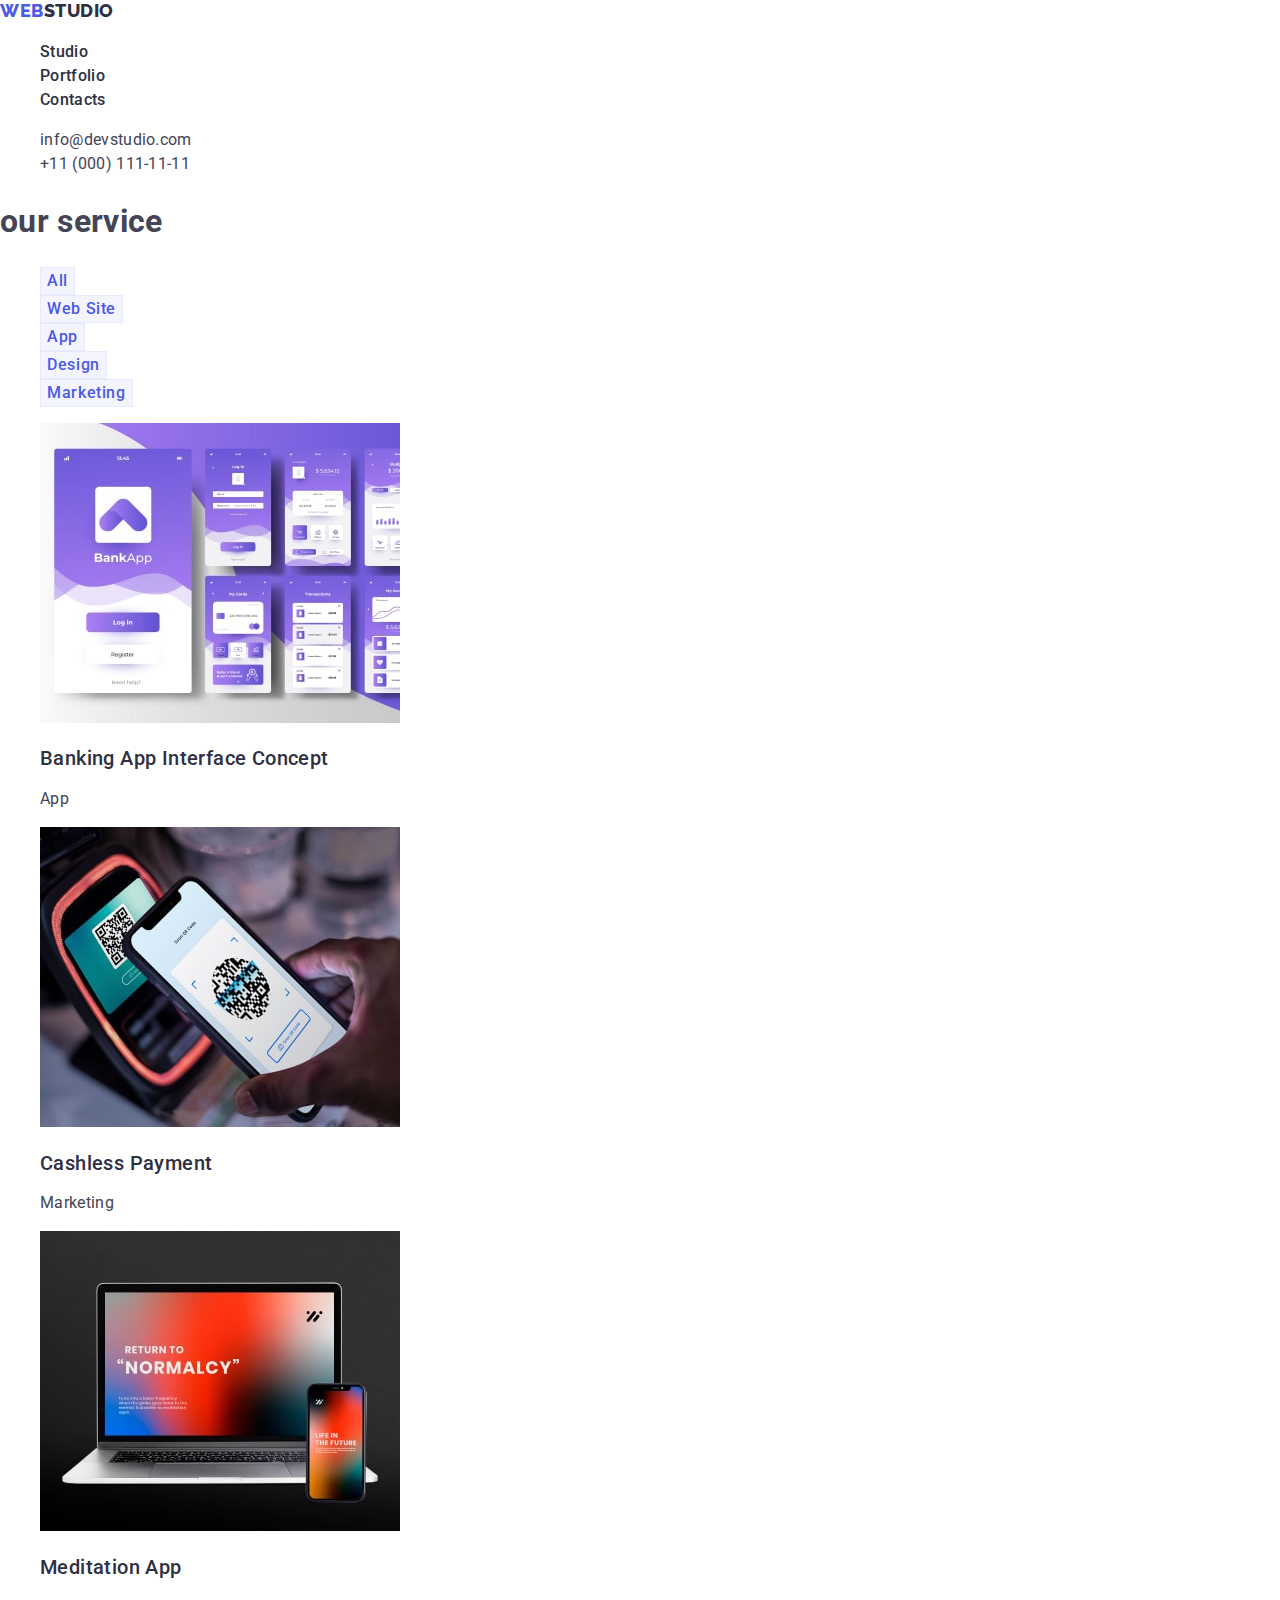
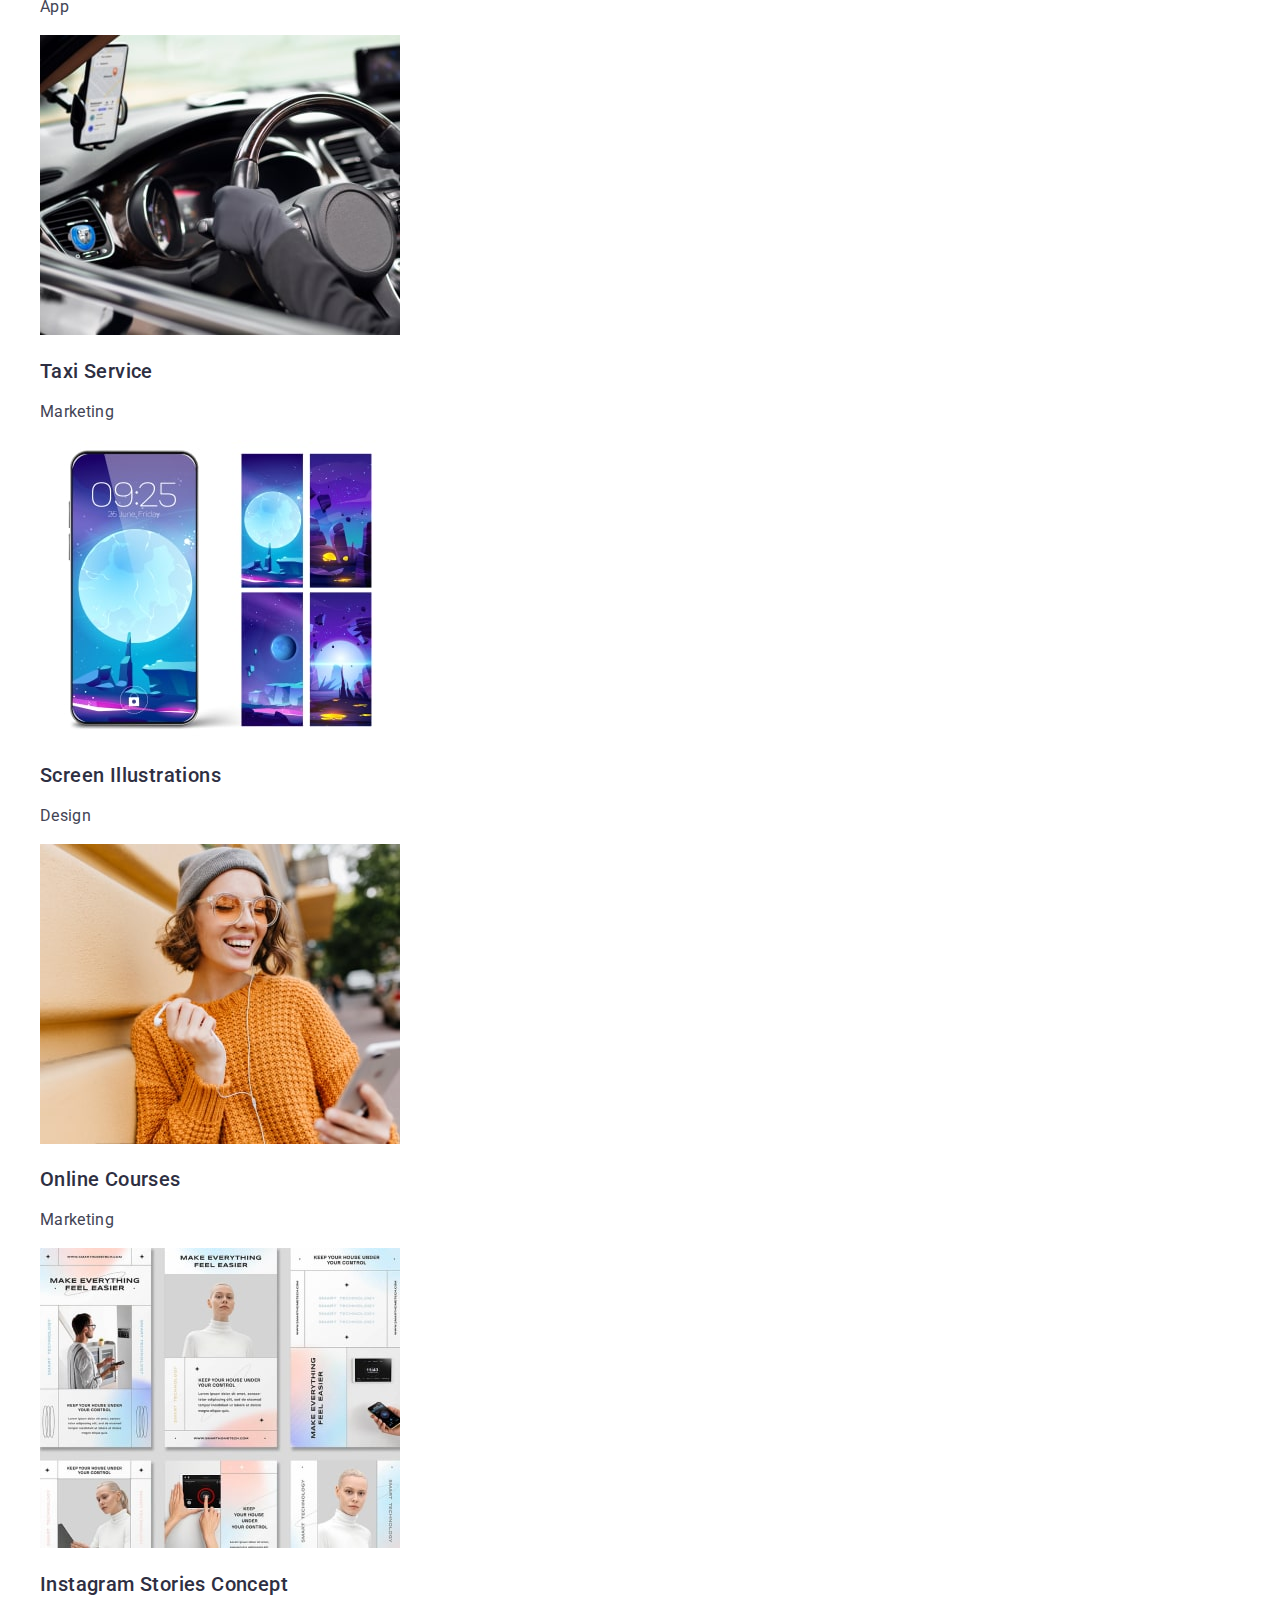
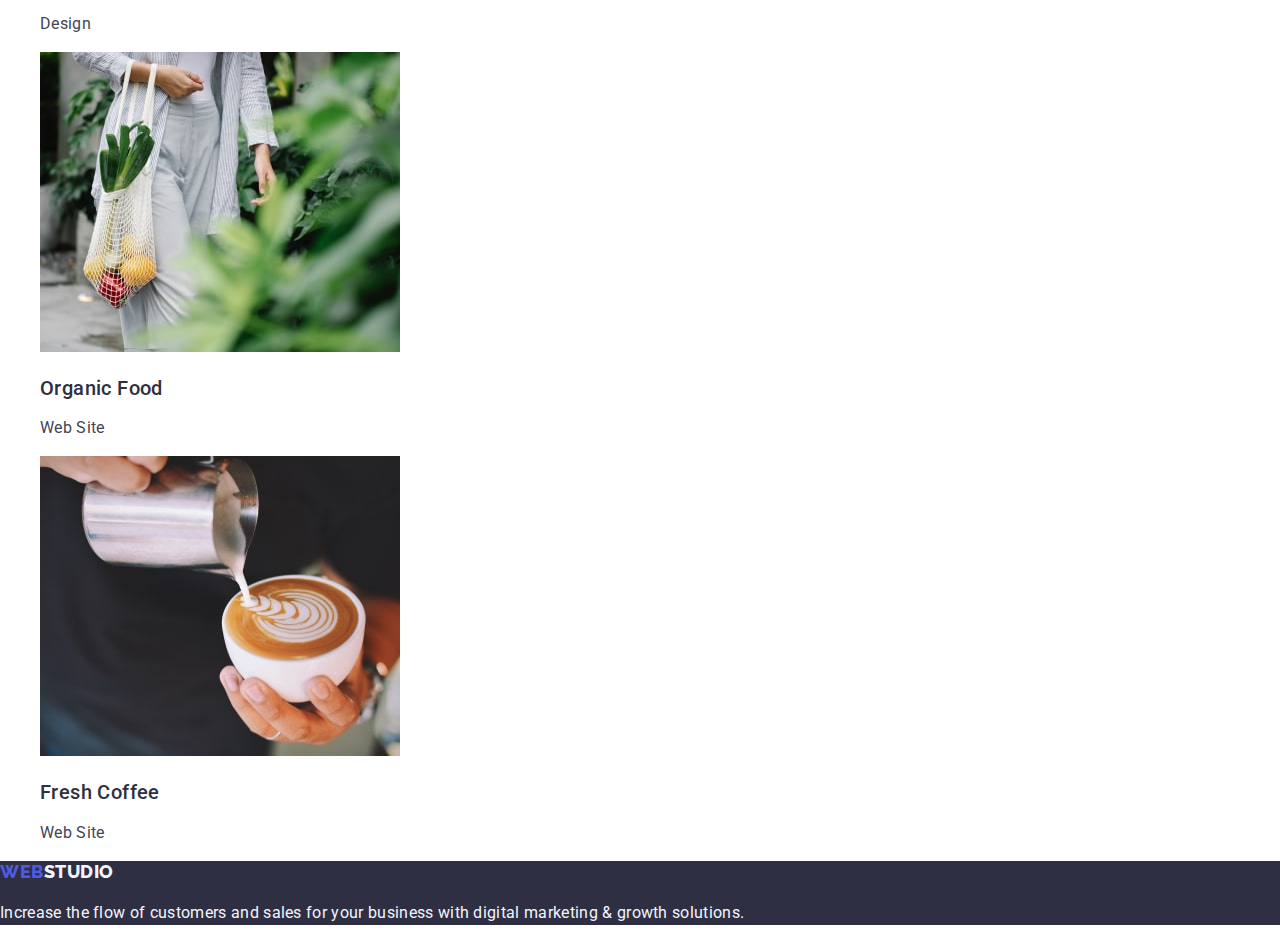
==== portfolio.html @ a23a430e "Initial commit" ====
<!DOCTYPE html>
<html lang="en">
  <head>
    <meta charset="UTF-8" />
    <meta name="viewport" content="width=device-width, initial-scale=1.0" />
    <link
      rel="stylesheet"
      href="https://cdn.jsdelivr.net/npm/modern-normalize@2.0.0/modern-normalize.min.css"
    />
    <link rel="preconnect" href="https://fonts.googleapis.com" />
    <link rel="preconnect" href="https://fonts.gstatic.com" crossorigin />
    <link
      href="https://fonts.googleapis.com/css2?family=Raleway:wght@800&family=Roboto:wght@400;500;700;900&display=swap"
      rel="stylesheet"
    />
    <link rel="stylesheet" href="./css/styles.css" />
    <title>Portfolio</title>
  </head>
  <body>
    <header class="header">
      <nav class="nav">
        <a href="./index.html" class="logo link"
          >Web<span class="logo-web logo">Studio</span></a
        >
        <ul class="nav-list list">
          <li><a href="./index.html" class="link nav-item">Studio</a></li>
          <li>
            <a href="./portfolio.html" class="link nav-item">Portfolio</a>
          </li>
          <li><a href="" class="link nav-item">Contacts</a></li>
        </ul>
      </nav>
      <address class="address">
        <ul class="list">
          <li>
            <a href="mailto:info@devstudio.com" class="link address-item"
              >info@devstudio.com</a
            >
          </li>
          <li>
            <a href="tel:+110001111111" class="link address-item"
              >+11 (000) 111-11-11</a
            >
          </li>
        </ul>
      </address>
    </header>

    <main>
      <section class="">
        <!-- make it hidden -->
        <h1>our service</h1>
        <!--  -->
        <!-- make it hidden -->
        <!-- <h2>service buttons</h2> -->
        <!--  -->
        <ul class="list">
          <li>
            <button type="button" class="portfolio-button">All</button>
          </li>
          <li>
            <button type="button" class="portfolio-button">Web Site</button>
          </li>
          <li>
            <button type="button" class="portfolio-button">App</button>
          </li>
          <li>
            <button type="button" class="portfolio-button">Design</button>
          </li>
          <li>
            <button type="button" class="portfolio-button">Marketing</button>
          </li>
        </ul>

        <ul class="portfolio-main list">
          <li>
            <a href="" class="link">
              <img
                src="./images/portfolio/img1.jpg"
                alt="Banking App"
                width="360"
                height="300"
              />
              <h2 class="portfolio-main-subtitle">
                Banking App Interface Concept
              </h2>
              <p class="portfolio-main-text">App</p>
            </a>
          </li>
          <li>
            <a href="" class="link">
              <img
                src="./images/portfolio/img2.jpg"
                alt="Marketing"
                width="360"
                height="300"
              />
              <h2 class="portfolio-main-subtitle">Cashless Payment</h2>
              <p class="portfolio-main-text">Marketing</p>
            </a>
          </li>
          <li>
            <a href="" class="link">
              <img
                src="./images/portfolio/img3.jpg"
                alt="App"
                width="360"
                height="300"
              />
              <h2 class="portfolio-main-subtitle">Meditation App</h2>
              <p class="portfolio-main-text">App</p>
            </a>
          </li>
          <li>
            <a href="" class="link">
              <img
                src="./images/portfolio/img4.jpg"
                alt="Marketing"
                width="360"
                height="300"
              />
              <h2 class="portfolio-main-subtitle">Taxi Service</h2>
              <p class="portfolio-main-text">Marketing</p>
            </a>
          </li>
          <li>
            <a href="" class="link">
              <img
                src="./images/portfolio/img5.jpg"
                alt="Design"
                width="360"
                height="300"
              />
              <h2 class="portfolio-main-subtitle">Screen Illustrations</h2>
              <p class="portfolio-main-text">Design</p>
            </a>
          </li>
          <li>
            <a href="" class="link">
              <img
                src="./images/portfolio/img6.jpg"
                alt="Marketing"
                width="360"
                height="300"
              />
              <h2 class="portfolio-main-subtitle">Online Courses</h2>
              <p class="portfolio-main-text">Marketing</p>
            </a>
          </li>
          <li>
            <a href="" class="link">
              <img
                src="./images/portfolio/img7.jpg"
                alt="Design"
                width="360"
                height="300"
              />
              <h2 class="portfolio-main-subtitle">Instagram Stories Concept</h2>
              <p class="portfolio-main-text">Design</p>
            </a>
          </li>
          <li>
            <a href="" class="link">
              <img
                src="./images/portfolio/img8.jpg"
                alt="Web Site"
                width="360"
                height="300"
              />
              <h2 class="portfolio-main-subtitle">Organic Food</h2>
              <p class="portfolio-main-text">Web Site</p>
            </a>
          </li>
          <li>
            <a href="" class="link">
              <img
                src="./images/portfolio/img9.jpg"
                alt="Web Site"
                width="360"
                height="300"
              />
              <h2 class="portfolio-main-subtitle">Fresh Coffee</h2>
              <p class="portfolio-main-text">Web Site</p>
            </a>
          </li>
        </ul>
      </section>
    </main>
    <footer class="footer">
      <a href="./index.html" class="link logo">
        Web<span class="footer-logo logo">Studio</span>
      </a>
      <p class="footer-text">
        Increase the flow of customers and sales for your business with digital
        marketing & growth solutions.
      </p>
    </footer>
  </body>
</html>
---- css/styles.css ----
body {
  font-family: 'Roboto', sans-serif;
  font-style: normal;
  font-weight: 400;
  background-color: #ffffff;
  color: #434455;
  font-size: 16px;
  line-height: 1.5;
  letter-spacing: 0.32px;
}

.list {
  list-style-type: none;
}

:root {
  --header-text-color: #2e2f42;
  --general-text-color: #434455;
  --main-color: #4d5ae5;
  --active-color: #404bbf;
  --font-medium: 500;
}
.link {
  text-decoration: none;
}

.address {
  font-style: normal;
}

button {
  font-family: inherit;
  cursor: pointer;
}

/**
  |============================
  | HEADER
  |============================
*/

.logo {
  color: var(--main-color);
  font-family: 'Raleway', sans-serif;
  font-size: 18px;
  font-weight: 800;
  line-height: 1.17; /* 116.667% */
  letter-spacing: 0.54px;
  text-transform: uppercase;
}

.logo-web {
  color: var(--header-text-color);
}

.nav-item {
  color: var(--header-text-color);
  font-weight: var(--font-medium);
}

.nav-item:hover,
.nav-item:focus {
  color: var(--active-color);
}

.address-item {
  color: var(--general-text-color);
}

.address-item:hover,
.address-item:focus {
  color: var(--active-color);
}
/**
  |============================
  | MAIN
  |============================
*/
.hero {
  /* temporary background-remove later */
  background-color: var(--header-text-color);
}

.hero-header {
  color: #ffffff;
  text-align: center;
  font-size: 56px;
  font-weight: 700;
  line-height: 1.07; /* 107.143% */
  letter-spacing: 1.12px;
}

.button-hero {
  border: none;
  color: #ffffff;
  background: var(--main-color);
  font-weight: var(--font-medium);
  letter-spacing: 0.64px;
  line-height: 1.5;
}
.button-hero:hover,
.button-hero:focus {
  background: var(--active-color);
}

.goal-subtitle,
.team-subtitle,
.portfolio-main-subtitle {
  color: var(--header-text-color);
  font-size: 20px;
  font-weight: var(--font-medium);
  letter-spacing: 0.4px;
  line-height: 1.2;
}

.goal-text,
.team-text,
.portfolio-main-text {
  color: var(--general-text-color);
}

.team {
  background-color: #f4f4fd;
}

.team-list {
  background-color: #ffffff;
}

.team-header,
.services-header {
  color: var(--header-text-color);
  font-size: 36px;
  font-weight: 700;
  line-height: 1.11; /* 111.111% */
  letter-spacing: 0.72px;
  text-transform: capitalize;
  text-align: center;
}
/**
  |============================
  | FOOTER
  |============================
*/
.footer {
  background-color: var(--header-text-color);
}

.footer-logo,
.footer-text {
  color: #f4f4fd;
}

/**
  |============================
  | PORTFOLIO EXCLUSEVILY
  |============================
*/
.portfolio-button {
  border: 1px solid #e7e9fc;
  background: #f4f4fd;
  font-weight: var(--font-medium);

  letter-spacing: 0.64px;
  color: var(--main-color);
  line-height: 1.5;
}

.portfolio-button:hover,
.portfolio-button:focus {
  background: var(--active-color);
  color: #ffffff;
}
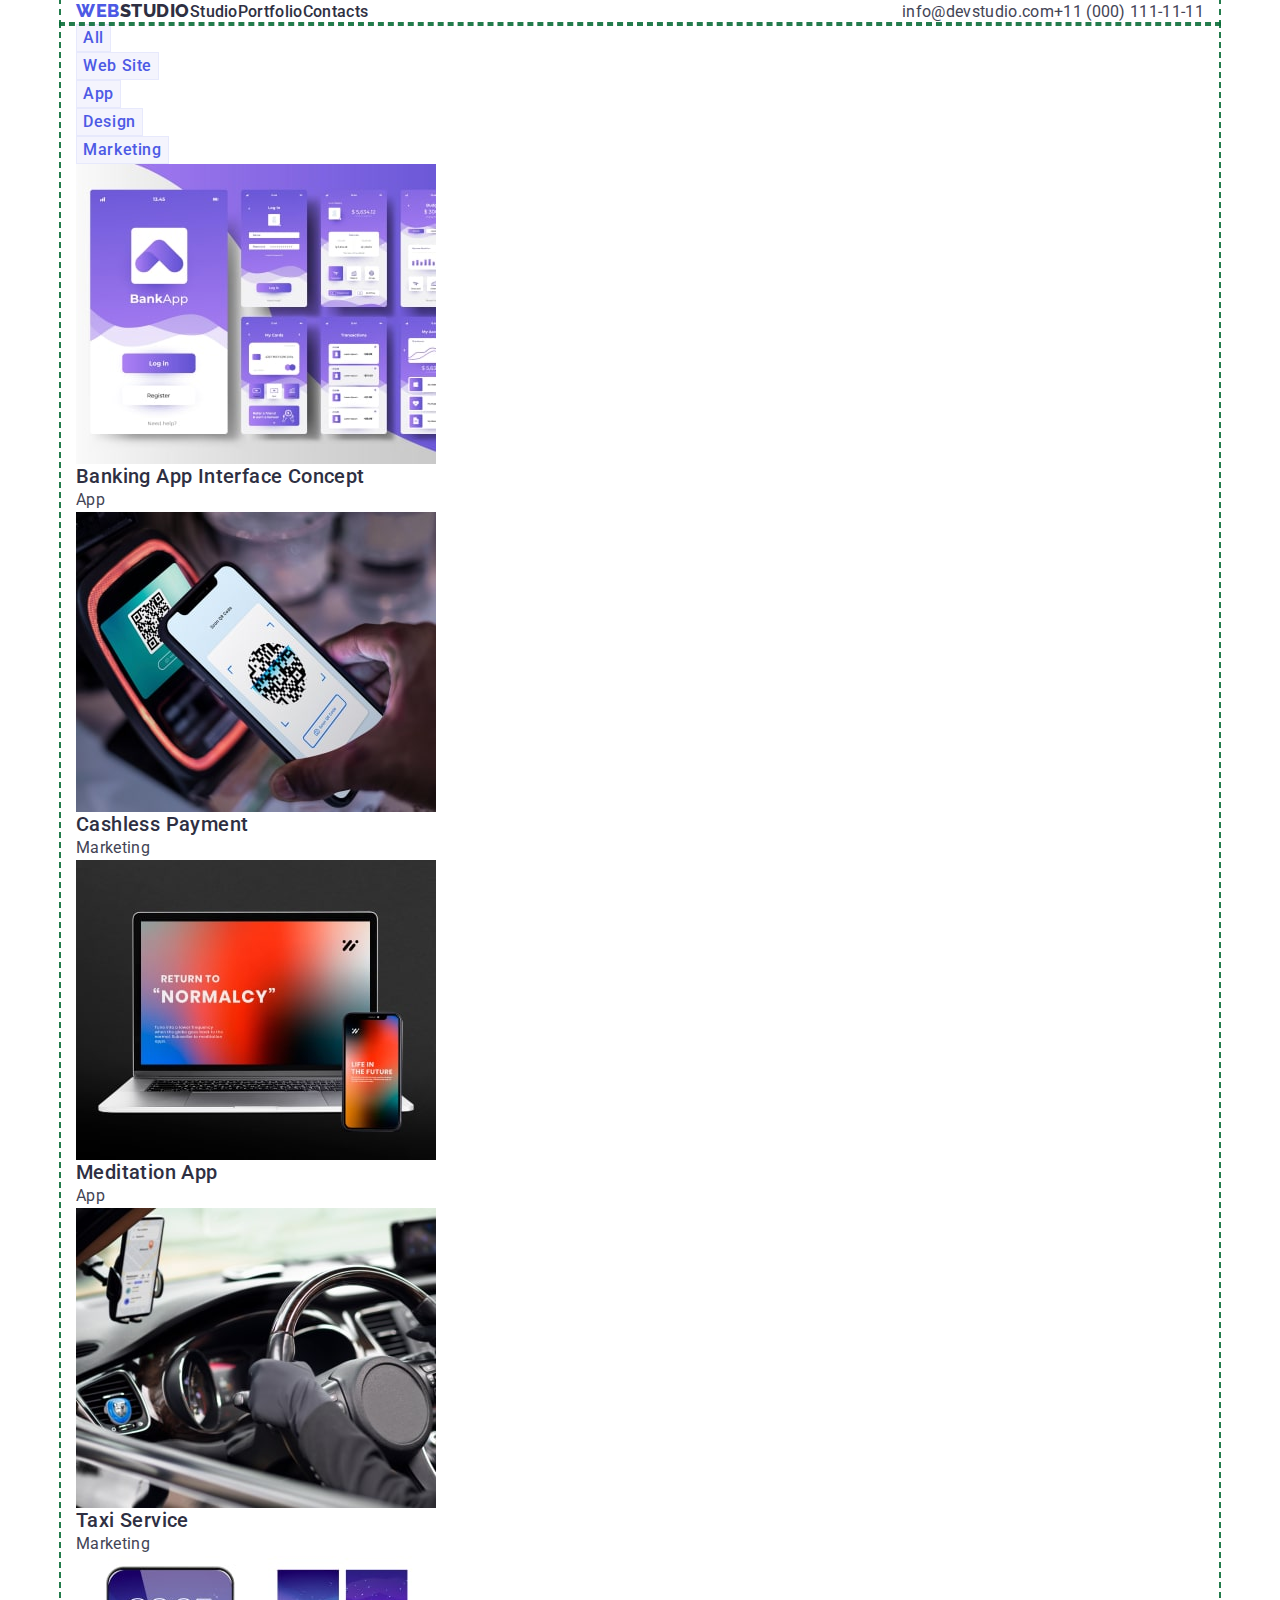
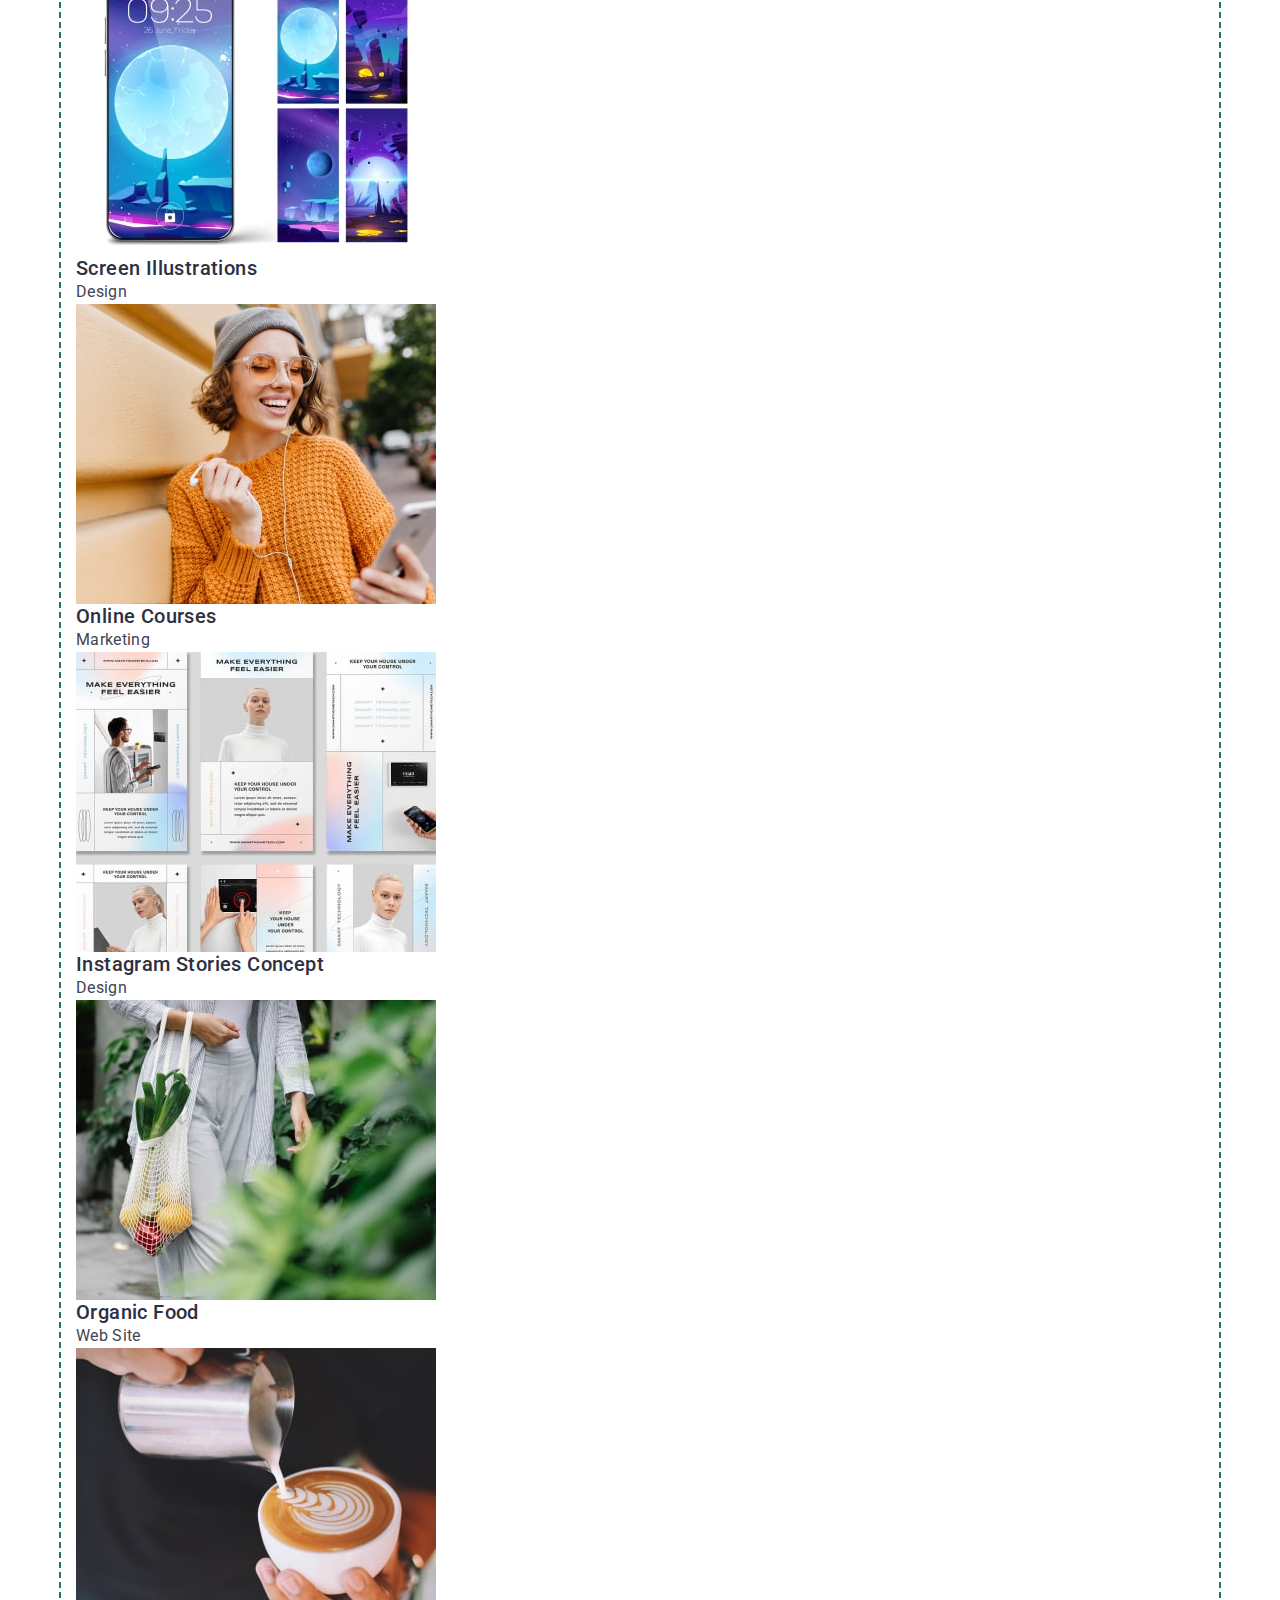
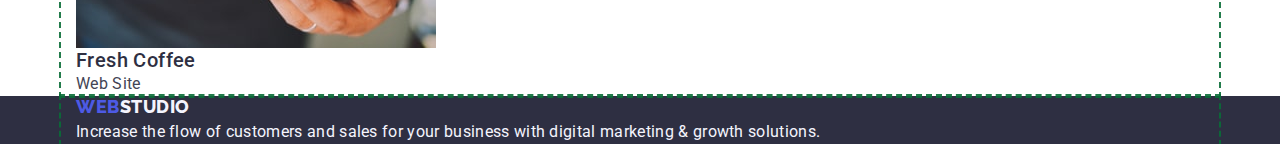
==== commit 1500ac15: "initial setting HW 3" ====
--- a/portfolio.html
+++ b/portfolio.html
@@ -18,182 +18,185 @@
   </head>
   <body>
     <header class="header">
-      <nav class="nav">
-        <a href="./index.html" class="logo link"
-          >Web<span class="logo-web logo">Studio</span></a
-        >
-        <ul class="nav-list list">
-          <li><a href="./index.html" class="link nav-item">Studio</a></li>
-          <li>
-            <a href="./portfolio.html" class="link nav-item">Portfolio</a>
-          </li>
-          <li><a href="" class="link nav-item">Contacts</a></li>
-        </ul>
-      </nav>
-      <address class="address">
-        <ul class="list">
-          <li>
-            <a href="mailto:info@devstudio.com" class="link address-item"
-              >info@devstudio.com</a
-            >
-          </li>
-          <li>
-            <a href="tel:+110001111111" class="link address-item"
-              >+11 (000) 111-11-11</a
-            >
-          </li>
-        </ul>
-      </address>
+      <div class="container header-flex">
+        <nav class="nav">
+          <a href="./index.html" class="logo link"
+            >Web<span class="logo-web logo">Studio</span></a
+          >
+          <ul class="nav-list list">
+            <li><a href="./index.html" class="link nav-item">Studio</a></li>
+            <li>
+              <a href="./portfolio.html" class="link nav-item">Portfolio</a>
+            </li>
+            <li><a href="" class="link nav-item">Contacts</a></li>
+          </ul>
+        </nav>
+        <address class="address">
+          <ul class="list address-flex">
+            <li>
+              <a href="mailto:info@devstudio.com" class="link address-item"
+                >info@devstudio.com</a
+              >
+            </li>
+            <li>
+              <a href="tel:+110001111111" class="link address-item"
+                >+11 (000) 111-11-11</a
+              >
+            </li>
+          </ul>
+        </address>
+      </div>
     </header>
 
     <main>
       <section class="">
-        <!-- make it hidden -->
-        <h1>our service</h1>
-        <!--  -->
-        <!-- make it hidden -->
-        <!-- <h2>service buttons</h2> -->
-        <!--  -->
-        <ul class="list">
-          <li>
-            <button type="button" class="portfolio-button">All</button>
-          </li>
-          <li>
-            <button type="button" class="portfolio-button">Web Site</button>
-          </li>
-          <li>
-            <button type="button" class="portfolio-button">App</button>
-          </li>
-          <li>
-            <button type="button" class="portfolio-button">Design</button>
-          </li>
-          <li>
-            <button type="button" class="portfolio-button">Marketing</button>
-          </li>
-        </ul>
+        <div class="container">
+          <h1 class="visually-hidden">our service</h1>
+          <ul class="list">
+            <li>
+              <button type="button" class="portfolio-button">All</button>
+            </li>
+            <li>
+              <button type="button" class="portfolio-button">Web Site</button>
+            </li>
+            <li>
+              <button type="button" class="portfolio-button">App</button>
+            </li>
+            <li>
+              <button type="button" class="portfolio-button">Design</button>
+            </li>
+            <li>
+              <button type="button" class="portfolio-button">Marketing</button>
+            </li>
+          </ul>
 
-        <ul class="portfolio-main list">
-          <li>
-            <a href="" class="link">
-              <img
-                src="./images/portfolio/img1.jpg"
-                alt="Banking App"
-                width="360"
-                height="300"
-              />
-              <h2 class="portfolio-main-subtitle">
-                Banking App Interface Concept
-              </h2>
-              <p class="portfolio-main-text">App</p>
-            </a>
-          </li>
-          <li>
-            <a href="" class="link">
-              <img
-                src="./images/portfolio/img2.jpg"
-                alt="Marketing"
-                width="360"
-                height="300"
-              />
-              <h2 class="portfolio-main-subtitle">Cashless Payment</h2>
-              <p class="portfolio-main-text">Marketing</p>
-            </a>
-          </li>
-          <li>
-            <a href="" class="link">
-              <img
-                src="./images/portfolio/img3.jpg"
-                alt="App"
-                width="360"
-                height="300"
-              />
-              <h2 class="portfolio-main-subtitle">Meditation App</h2>
-              <p class="portfolio-main-text">App</p>
-            </a>
-          </li>
-          <li>
-            <a href="" class="link">
-              <img
-                src="./images/portfolio/img4.jpg"
-                alt="Marketing"
-                width="360"
-                height="300"
-              />
-              <h2 class="portfolio-main-subtitle">Taxi Service</h2>
-              <p class="portfolio-main-text">Marketing</p>
-            </a>
-          </li>
-          <li>
-            <a href="" class="link">
-              <img
-                src="./images/portfolio/img5.jpg"
-                alt="Design"
-                width="360"
-                height="300"
-              />
-              <h2 class="portfolio-main-subtitle">Screen Illustrations</h2>
-              <p class="portfolio-main-text">Design</p>
-            </a>
-          </li>
-          <li>
-            <a href="" class="link">
-              <img
-                src="./images/portfolio/img6.jpg"
-                alt="Marketing"
-                width="360"
-                height="300"
-              />
-              <h2 class="portfolio-main-subtitle">Online Courses</h2>
-              <p class="portfolio-main-text">Marketing</p>
-            </a>
-          </li>
-          <li>
-            <a href="" class="link">
-              <img
-                src="./images/portfolio/img7.jpg"
-                alt="Design"
-                width="360"
-                height="300"
-              />
-              <h2 class="portfolio-main-subtitle">Instagram Stories Concept</h2>
-              <p class="portfolio-main-text">Design</p>
-            </a>
-          </li>
-          <li>
-            <a href="" class="link">
-              <img
-                src="./images/portfolio/img8.jpg"
-                alt="Web Site"
-                width="360"
-                height="300"
-              />
-              <h2 class="portfolio-main-subtitle">Organic Food</h2>
-              <p class="portfolio-main-text">Web Site</p>
-            </a>
-          </li>
-          <li>
-            <a href="" class="link">
-              <img
-                src="./images/portfolio/img9.jpg"
-                alt="Web Site"
-                width="360"
-                height="300"
-              />
-              <h2 class="portfolio-main-subtitle">Fresh Coffee</h2>
-              <p class="portfolio-main-text">Web Site</p>
-            </a>
-          </li>
-        </ul>
+          <ul class="portfolio-main list">
+            <li>
+              <a href="" class="link">
+                <img
+                  src="./images/portfolio/img1.jpg"
+                  alt="Banking App"
+                  width="360"
+                  height="300"
+                />
+                <h2 class="portfolio-main-subtitle">
+                  Banking App Interface Concept
+                </h2>
+                <p class="portfolio-main-text">App</p>
+              </a>
+            </li>
+            <li>
+              <a href="" class="link">
+                <img
+                  src="./images/portfolio/img2.jpg"
+                  alt="Marketing"
+                  width="360"
+                  height="300"
+                />
+                <h2 class="portfolio-main-subtitle">Cashless Payment</h2>
+                <p class="portfolio-main-text">Marketing</p>
+              </a>
+            </li>
+            <li>
+              <a href="" class="link">
+                <img
+                  src="./images/portfolio/img3.jpg"
+                  alt="App"
+                  width="360"
+                  height="300"
+                />
+                <h2 class="portfolio-main-subtitle">Meditation App</h2>
+                <p class="portfolio-main-text">App</p>
+              </a>
+            </li>
+            <li>
+              <a href="" class="link">
+                <img
+                  src="./images/portfolio/img4.jpg"
+                  alt="Marketing"
+                  width="360"
+                  height="300"
+                />
+                <h2 class="portfolio-main-subtitle">Taxi Service</h2>
+                <p class="portfolio-main-text">Marketing</p>
+              </a>
+            </li>
+            <li>
+              <a href="" class="link">
+                <img
+                  src="./images/portfolio/img5.jpg"
+                  alt="Design"
+                  width="360"
+                  height="300"
+                />
+                <h2 class="portfolio-main-subtitle">Screen Illustrations</h2>
+                <p class="portfolio-main-text">Design</p>
+              </a>
+            </li>
+            <li>
+              <a href="" class="link">
+                <img
+                  src="./images/portfolio/img6.jpg"
+                  alt="Marketing"
+                  width="360"
+                  height="300"
+                />
+                <h2 class="portfolio-main-subtitle">Online Courses</h2>
+                <p class="portfolio-main-text">Marketing</p>
+              </a>
+            </li>
+            <li>
+              <a href="" class="link">
+                <img
+                  src="./images/portfolio/img7.jpg"
+                  alt="Design"
+                  width="360"
+                  height="300"
+                />
+                <h2 class="portfolio-main-subtitle">
+                  Instagram Stories Concept
+                </h2>
+                <p class="portfolio-main-text">Design</p>
+              </a>
+            </li>
+            <li>
+              <a href="" class="link">
+                <img
+                  src="./images/portfolio/img8.jpg"
+                  alt="Web Site"
+                  width="360"
+                  height="300"
+                />
+                <h2 class="portfolio-main-subtitle">Organic Food</h2>
+                <p class="portfolio-main-text">Web Site</p>
+              </a>
+            </li>
+            <li>
+              <a href="" class="link">
+                <img
+                  src="./images/portfolio/img9.jpg"
+                  alt="Web Site"
+                  width="360"
+                  height="300"
+                />
+                <h2 class="portfolio-main-subtitle">Fresh Coffee</h2>
+                <p class="portfolio-main-text">Web Site</p>
+              </a>
+            </li>
+          </ul>
+        </div>
       </section>
     </main>
     <footer class="footer">
-      <a href="./index.html" class="link logo">
-        Web<span class="footer-logo logo">Studio</span>
-      </a>
-      <p class="footer-text">
-        Increase the flow of customers and sales for your business with digital
-        marketing & growth solutions.
-      </p>
+      <div class="container">
+        <a href="./index.html" class="link logo">
+          Web<span class="footer-logo logo">Studio</span>
+        </a>
+        <p class="footer-text">
+          Increase the flow of customers and sales for your business with
+          digital marketing & growth solutions.
+        </p>
+      </div>
     </footer>
   </body>
 </html>
--- a/css/styles.css
+++ b/css/styles.css
@@ -35,9 +35,83 @@
 
 /**
   |============================
+  | HIDDEN ELEMENTS 
+  |============================
+*/
+.visually-hidden {
+  position: absolute;
+  width: 1px;
+  height: 1px;
+  margin: -1px;
+  border: 0;
+  padding: 0;
+  white-space: nowrap;
+  clip-path: inset(100%);
+  clip: rect(0 0 0 0);
+  overflow: hidden;
+}
+
+/**
+  |============================
+  | CANCELATION ALL STYLES 
+  |============================
+*/
+h1,
+h2,
+h3,
+h4,
+h5,
+h6,
+p {
+  margin: 0;
+}
+
+ul,
+ol {
+  margin: 0;
+  padding-left: 0;
+}
+
+/**
+  |============================
+  | IMG INLINE-->>BLOCK
+  |============================
+*/
+
+img {
+  display: block;
+  max-width: 100%;
+  height: auto;
+}
+
+/**
+  |============================
+  | CONTAINER FLEX 
+  |============================
+*/
+
+.container {
+  max-width: 1158px;
+  padding-left: 15px;
+  padding-right: 15px;
+  margin-left: auto;
+  margin-right: auto;
+  outline: 2px dashed rgba(8, 109, 55, 0.889);
+}
+
+/**
+  |============================
   | HEADER
   |============================
 */
+
+.header-flex {
+  display: flex;
+  justify-content: space-between;
+}
+.nav {
+  display: flex;
+}
 
 .logo {
   color: var(--main-color);
@@ -58,6 +132,10 @@
   font-weight: var(--font-medium);
 }
 
+.nav-list {
+  display: flex;
+}
+
 .nav-item:hover,
 .nav-item:focus {
   color: var(--active-color);
@@ -65,6 +143,10 @@
 
 .address-item {
   color: var(--general-text-color);
+}
+
+.address-flex {
+  display: flex;
 }
 
 .address-item:hover,
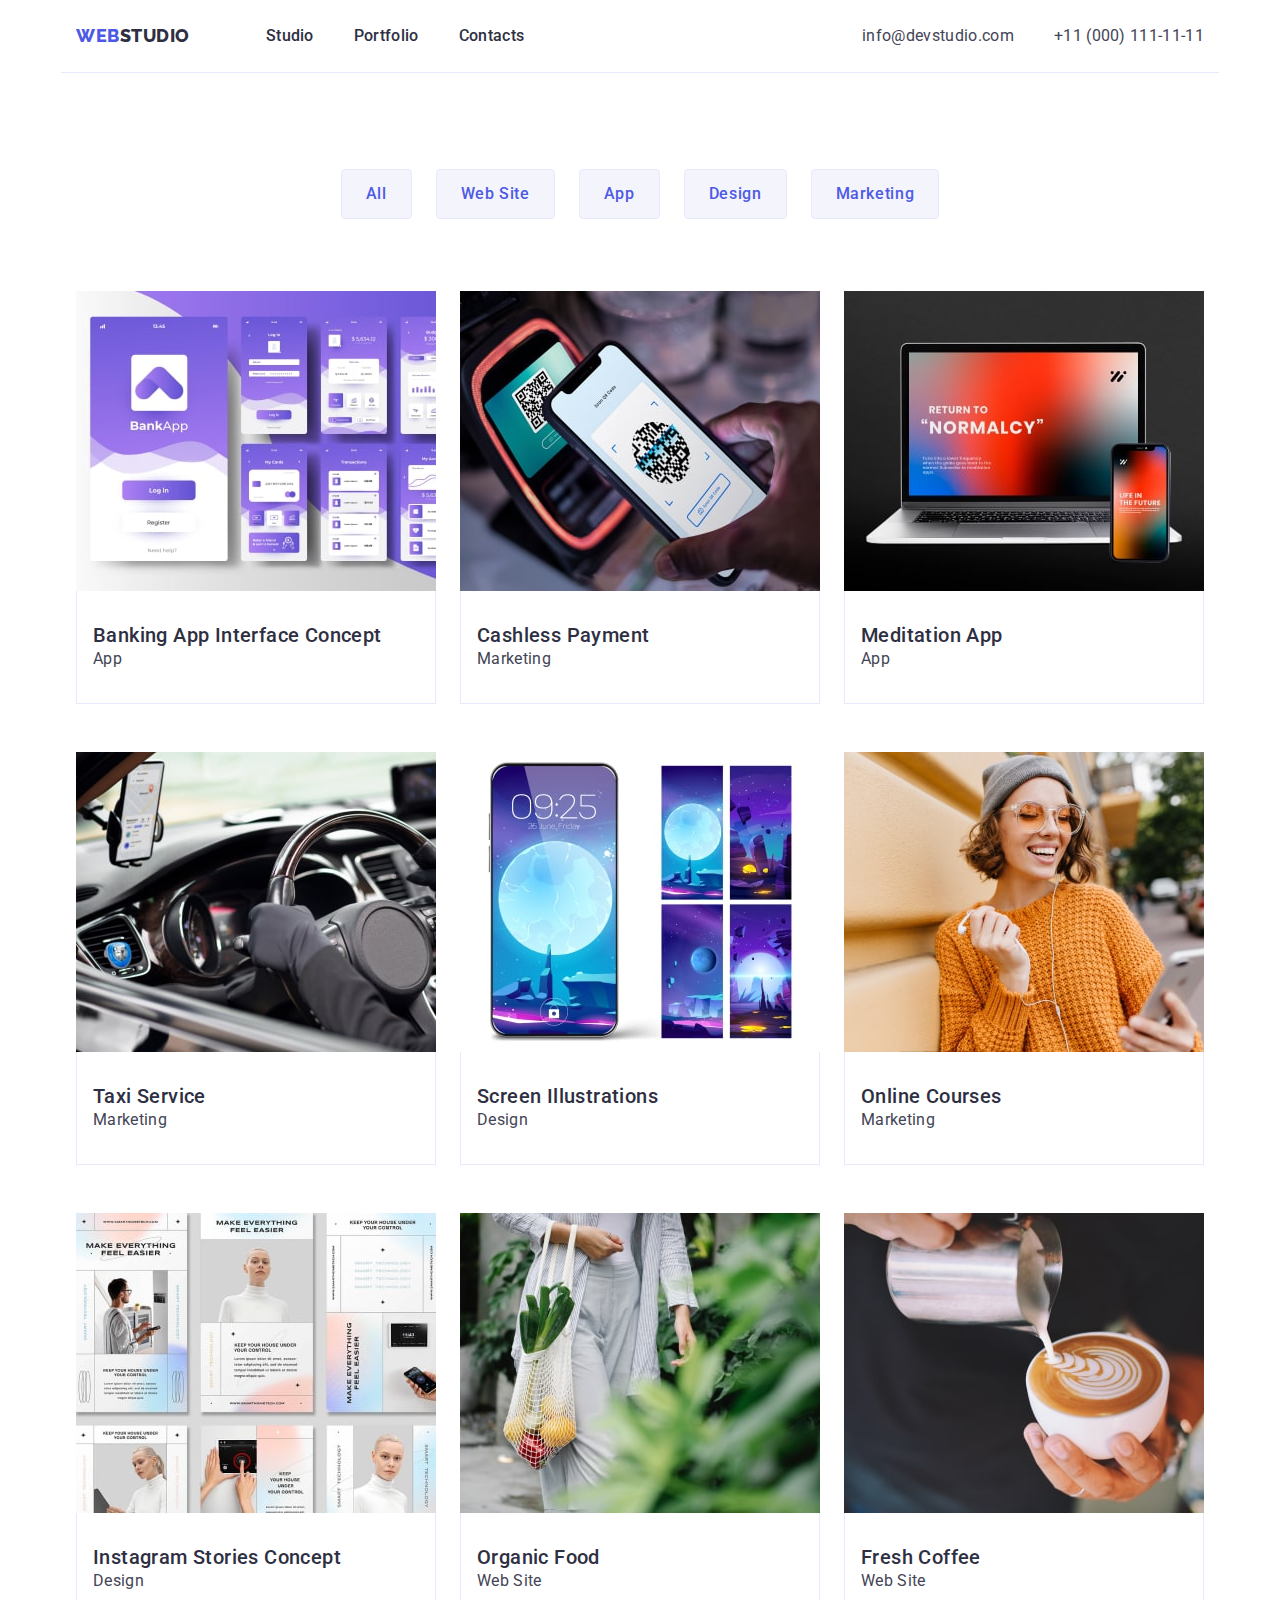
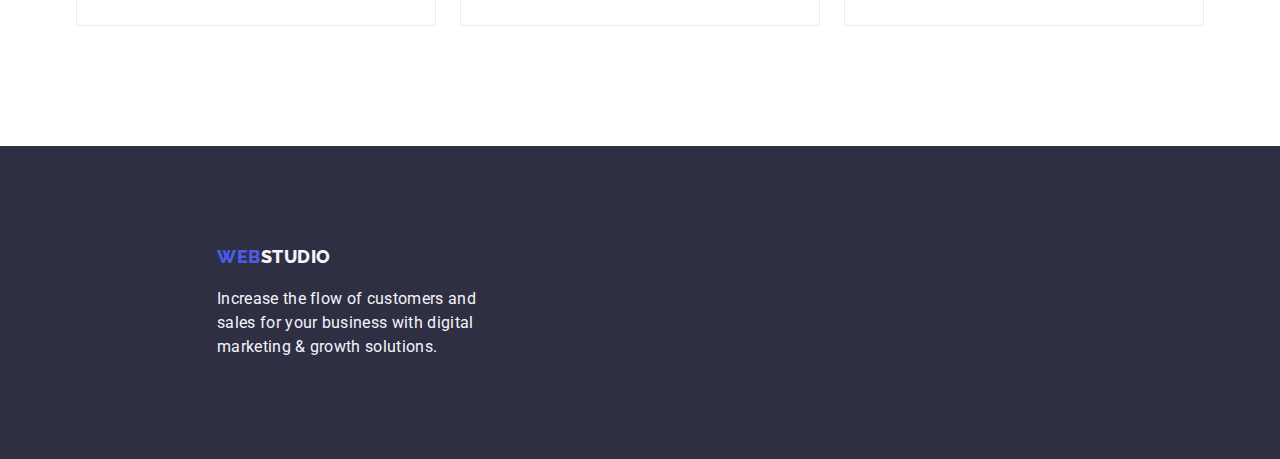
==== commit 8803afbc: "Completion HW 03" ====
--- a/portfolio.html
+++ b/portfolio.html
@@ -50,9 +50,9 @@
 
     <main>
       <section class="">
-        <div class="container">
+        <div class="container portfolio-main">
           <h1 class="visually-hidden">our service</h1>
-          <ul class="list">
+          <ul class="list portfolio-button-flex">
             <li>
               <button type="button" class="portfolio-button">All</button>
             </li>
@@ -70,8 +70,8 @@
             </li>
           </ul>
 
-          <ul class="portfolio-main list">
-            <li>
+          <ul class="portfolio-table list">
+            <li class="portfolio-table-list">
               <a href="" class="link">
                 <img
                   src="./images/portfolio/img1.jpg"
@@ -79,13 +79,15 @@
                   width="360"
                   height="300"
                 />
-                <h2 class="portfolio-main-subtitle">
-                  Banking App Interface Concept
-                </h2>
-                <p class="portfolio-main-text">App</p>
-              </a>
-            </li>
-            <li>
+                <div class="portfolio-group">
+                  <h2 class="portfolio-main-subtitle">
+                    Banking App Interface Concept
+                  </h2>
+                  <p class="portfolio-main-text">App</p>
+                </div>
+              </a>
+            </li>
+            <li class="portfolio-table-list">
               <a href="" class="link">
                 <img
                   src="./images/portfolio/img2.jpg"
@@ -93,11 +95,13 @@
                   width="360"
                   height="300"
                 />
-                <h2 class="portfolio-main-subtitle">Cashless Payment</h2>
-                <p class="portfolio-main-text">Marketing</p>
-              </a>
-            </li>
-            <li>
+                <div class="portfolio-group">
+                  <h2 class="portfolio-main-subtitle">Cashless Payment</h2>
+                  <p class="portfolio-main-text">Marketing</p>
+                </div>
+              </a>
+            </li>
+            <li class="portfolio-table-list">
               <a href="" class="link">
                 <img
                   src="./images/portfolio/img3.jpg"
@@ -105,11 +109,13 @@
                   width="360"
                   height="300"
                 />
-                <h2 class="portfolio-main-subtitle">Meditation App</h2>
-                <p class="portfolio-main-text">App</p>
-              </a>
-            </li>
-            <li>
+                <div class="portfolio-group">
+                  <h2 class="portfolio-main-subtitle">Meditation App</h2>
+                  <p class="portfolio-main-text">App</p>
+                </div>
+              </a>
+            </li>
+            <li class="portfolio-table-list">
               <a href="" class="link">
                 <img
                   src="./images/portfolio/img4.jpg"
@@ -117,11 +123,13 @@
                   width="360"
                   height="300"
                 />
-                <h2 class="portfolio-main-subtitle">Taxi Service</h2>
-                <p class="portfolio-main-text">Marketing</p>
-              </a>
-            </li>
-            <li>
+                <div class="portfolio-group">
+                  <h2 class="portfolio-main-subtitle">Taxi Service</h2>
+                  <p class="portfolio-main-text">Marketing</p>
+                </div>
+              </a>
+            </li>
+            <li class="portfolio-table-list">
               <a href="" class="link">
                 <img
                   src="./images/portfolio/img5.jpg"
@@ -129,11 +137,13 @@
                   width="360"
                   height="300"
                 />
-                <h2 class="portfolio-main-subtitle">Screen Illustrations</h2>
-                <p class="portfolio-main-text">Design</p>
-              </a>
-            </li>
-            <li>
+                <div class="portfolio-group">
+                  <h2 class="portfolio-main-subtitle">Screen Illustrations</h2>
+                  <p class="portfolio-main-text">Design</p>
+                </div>
+              </a>
+            </li>
+            <li class="portfolio-table-list">
               <a href="" class="link">
                 <img
                   src="./images/portfolio/img6.jpg"
@@ -141,11 +151,13 @@
                   width="360"
                   height="300"
                 />
-                <h2 class="portfolio-main-subtitle">Online Courses</h2>
-                <p class="portfolio-main-text">Marketing</p>
-              </a>
-            </li>
-            <li>
+                <div class="portfolio-group">
+                  <h2 class="portfolio-main-subtitle">Online Courses</h2>
+                  <p class="portfolio-main-text">Marketing</p>
+                </div>
+              </a>
+            </li>
+            <li class="portfolio-table-list">
               <a href="" class="link">
                 <img
                   src="./images/portfolio/img7.jpg"
@@ -153,13 +165,15 @@
                   width="360"
                   height="300"
                 />
-                <h2 class="portfolio-main-subtitle">
-                  Instagram Stories Concept
-                </h2>
-                <p class="portfolio-main-text">Design</p>
-              </a>
-            </li>
-            <li>
+                <div class="portfolio-group">
+                  <h2 class="portfolio-main-subtitle">
+                    Instagram Stories Concept
+                  </h2>
+                  <p class="portfolio-main-text">Design</p>
+                </div>
+              </a>
+            </li>
+            <li class="portfolio-table-list">
               <a href="" class="link">
                 <img
                   src="./images/portfolio/img8.jpg"
@@ -167,11 +181,13 @@
                   width="360"
                   height="300"
                 />
-                <h2 class="portfolio-main-subtitle">Organic Food</h2>
-                <p class="portfolio-main-text">Web Site</p>
-              </a>
-            </li>
-            <li>
+                <div class="portfolio-group">
+                  <h2 class="portfolio-main-subtitle">Organic Food</h2>
+                  <p class="portfolio-main-text">Web Site</p>
+                </div>
+              </a>
+            </li>
+            <li class="portfolio-table-list">
               <a href="" class="link">
                 <img
                   src="./images/portfolio/img9.jpg"
@@ -179,8 +195,10 @@
                   width="360"
                   height="300"
                 />
-                <h2 class="portfolio-main-subtitle">Fresh Coffee</h2>
-                <p class="portfolio-main-text">Web Site</p>
+                <div class="portfolio-group">
+                  <h2 class="portfolio-main-subtitle">Fresh Coffee</h2>
+                  <p class="portfolio-main-text">Web Site</p>
+                </div>
               </a>
             </li>
           </ul>
@@ -188,14 +206,16 @@
       </section>
     </main>
     <footer class="footer">
-      <div class="container">
-        <a href="./index.html" class="link logo">
-          Web<span class="footer-logo logo">Studio</span>
-        </a>
-        <p class="footer-text">
-          Increase the flow of customers and sales for your business with
-          digital marketing & growth solutions.
-        </p>
+      <div class="container footer-flex">
+        <div class="footer-logo-group">
+          <a href="./index.html" class="link logo">
+            Web<span class="footer-logo logo">Studio</span>
+          </a>
+          <p class="footer-text">
+            Increase the flow of customers and sales for your business with
+            digital marketing & growth solutions.
+          </p>
+        </div>
       </div>
     </footer>
   </body>
--- a/css/styles.css
+++ b/css/styles.css
@@ -1,12 +1,9 @@
 body {
   font-family: 'Roboto', sans-serif;
-  font-style: normal;
-  font-weight: 400;
-  background-color: #ffffff;
-  color: #434455;
-  font-size: 16px;
+  background-color: var(--ligh-white);
+  color: var(--general-text-color);
   line-height: 1.5;
-  letter-spacing: 0.32px;
+  letter-spacing: 0.02em;
 }
 
 .list {
@@ -18,7 +15,14 @@
   --general-text-color: #434455;
   --main-color: #4d5ae5;
   --active-color: #404bbf;
+  --ligh-white: #fff;
+  --social-footer: #31d0aa;
+  --accent-color: #e7e9fc;
+  --accent-light-color: #f4f4fd;
+
   --font-medium: 500;
+
+  --padding-120: 120px;
 }
 .link {
   text-decoration: none;
@@ -94,9 +98,8 @@
   max-width: 1158px;
   padding-left: 15px;
   padding-right: 15px;
-  margin-left: auto;
-  margin-right: auto;
-  outline: 2px dashed rgba(8, 109, 55, 0.889);
+  margin: 0 auto;
+  /* outline: 2px dashed rgba(8, 109, 55, 0.889); */
 }
 
 /**
@@ -108,9 +111,13 @@
 .header-flex {
   display: flex;
   justify-content: space-between;
-}
+  align-items: center;
+  border-bottom: 1px solid var(--cornflower, var(--accent-color));
+}
+
 .nav {
   display: flex;
+  align-items: center;
 }
 
 .logo {
@@ -119,7 +126,7 @@
   font-size: 18px;
   font-weight: 800;
   line-height: 1.17; /* 116.667% */
-  letter-spacing: 0.54px;
+  letter-spacing: 0.03em;
   text-transform: uppercase;
 }
 
@@ -134,6 +141,10 @@
 
 .nav-list {
   display: flex;
+  margin-left: 76px;
+  gap: 40px;
+  padding-top: 24px;
+  padding-bottom: 24px;
 }
 
 .nav-item:hover,
@@ -147,6 +158,7 @@
 
 .address-flex {
   display: flex;
+  gap: 40px;
 }
 
 .address-item:hover,
@@ -161,28 +173,51 @@
 .hero {
   /* temporary background-remove later */
   background-color: var(--header-text-color);
-}
-
+  padding-top: 188px;
+  padding-bottom: 188px;
+}
+
+.hero-flex {
+  display: flex;
+  flex-direction: column;
+  justify-content: center;
+}
 .hero-header {
-  color: #ffffff;
+  color: var(--ligh-white);
   text-align: center;
   font-size: 56px;
-  font-weight: 700;
   line-height: 1.07; /* 107.143% */
-  letter-spacing: 1.12px;
+  letter-spacing: 0.02em;
+  margin: 0 auto;
+  margin-bottom: 48px;
+  max-width: 496px;
 }
 
 .button-hero {
   border: none;
-  color: #ffffff;
+  color: var(--ligh-white);
   background: var(--main-color);
   font-weight: var(--font-medium);
-  letter-spacing: 0.64px;
+  letter-spacing: 0.04em;
   line-height: 1.5;
+  border-radius: 4px;
+  box-shadow: 0px 4px 4px 0px rgba(0, 0, 0, 0.15);
+
+  padding: 16px 32px;
+  margin: 0 auto;
 }
 .button-hero:hover,
 .button-hero:focus {
   background: var(--active-color);
+}
+
+.goal-flex {
+  display: flex;
+  gap: 24px;
+}
+
+.goal-list {
+  width: calc((100% - 72px) / 3);
 }
 
 .goal-subtitle,
@@ -191,8 +226,12 @@
   color: var(--header-text-color);
   font-size: 20px;
   font-weight: var(--font-medium);
-  letter-spacing: 0.4px;
+  letter-spacing: 0.02em;
   line-height: 1.2;
+}
+
+.goal-subtitle {
+  margin-bottom: 8px;
 }
 
 .goal-text,
@@ -201,12 +240,32 @@
   color: var(--general-text-color);
 }
 
+.services {
+  padding-bottom: var(--padding-120);
+}
+.services-flex {
+  display: flex;
+  gap: 24px;
+}
+
+.services-item {
+  width: calc((100% - 48px) / 2);
+  border: 1px solid var(--cornflower, var(--accent-color));
+}
+
 .team {
-  background-color: #f4f4fd;
+  background-color: var(--accent-light-color);
 }
 
 .team-list {
-  background-color: #ffffff;
+  background-color: var(--ligh-white);
+
+  width: calc((100% - 72px) / 3);
+  text-align: center;
+  box-shadow: 0px 2px 1px 0px rgba(46, 47, 66, 0.08),
+    0px 1px 1px 0px rgba(46, 47, 66, 0.16),
+    0px 1px 6px 0px rgba(46, 47, 66, 0.08);
+  border-radius: 0px 0px 4px 4px;
 }
 
 .team-header,
@@ -215,10 +274,32 @@
   font-size: 36px;
   font-weight: 700;
   line-height: 1.11; /* 111.111% */
-  letter-spacing: 0.72px;
+  letter-spacing: 0.02em;
   text-transform: capitalize;
+
   text-align: center;
-}
+  margin-bottom: 72px;
+}
+
+.team-group {
+  margin-top: 32px;
+  margin-bottom: 32px;
+}
+
+.team-group:not(:last-child) {
+  margin-bottom: 8px;
+}
+
+.paddding-120 {
+  padding-top: var(--padding-120);
+  padding-bottom: var(--padding-120);
+}
+
+.team-flex {
+  display: flex;
+  gap: 24px;
+}
+
 /**
   |============================
   | FOOTER
@@ -230,7 +311,19 @@
 
 .footer-logo,
 .footer-text {
-  color: #f4f4fd;
+  color: var(--accent-light-color);
+}
+
+.footer-text {
+  margin-top: 17px;
+  max-width: 264px;
+}
+.footer-flex {
+  padding-top: 100px;
+  padding-bottom: 100px;
+  padding-left: 156px;
+
+  display: flex;
 }
 
 /**
@@ -239,17 +332,52 @@
   |============================
 */
 .portfolio-button {
-  border: 1px solid #e7e9fc;
-  background: #f4f4fd;
+  border: 1px solid var(--accent-color);
+  background: var(--accent-light-color);
   font-weight: var(--font-medium);
-
-  letter-spacing: 0.64px;
+  border-radius: 4px;
+
+  letter-spacing: 0.04em;
   color: var(--main-color);
   line-height: 1.5;
+
+  display: flex;
+  flex-shrink: 0;
+  padding: 12px 24px;
+  align-items: center;
 }
 
 .portfolio-button:hover,
 .portfolio-button:focus {
   background: var(--active-color);
-  color: #ffffff;
-}
+  color: var(--ligh-white);
+}
+
+.portfolio-main {
+  padding-top: 96px;
+  padding-bottom: var(--padding-120);
+}
+
+.portfolio-button-flex {
+  display: flex;
+  gap: 24px;
+  justify-content: center;
+  margin-bottom: 72px;
+}
+
+.portfolio-table {
+  display: flex;
+  flex-wrap: wrap;
+  gap: 48px 24px;
+}
+
+.portfolio-table-list {
+  width: calc((100% - 48px) / 3);
+}
+
+.portfolio-group {
+  padding: 32px 16px;
+
+  border: 1px solid var(--cornflower, var(--accent-color));
+  border-top: 0;
+}
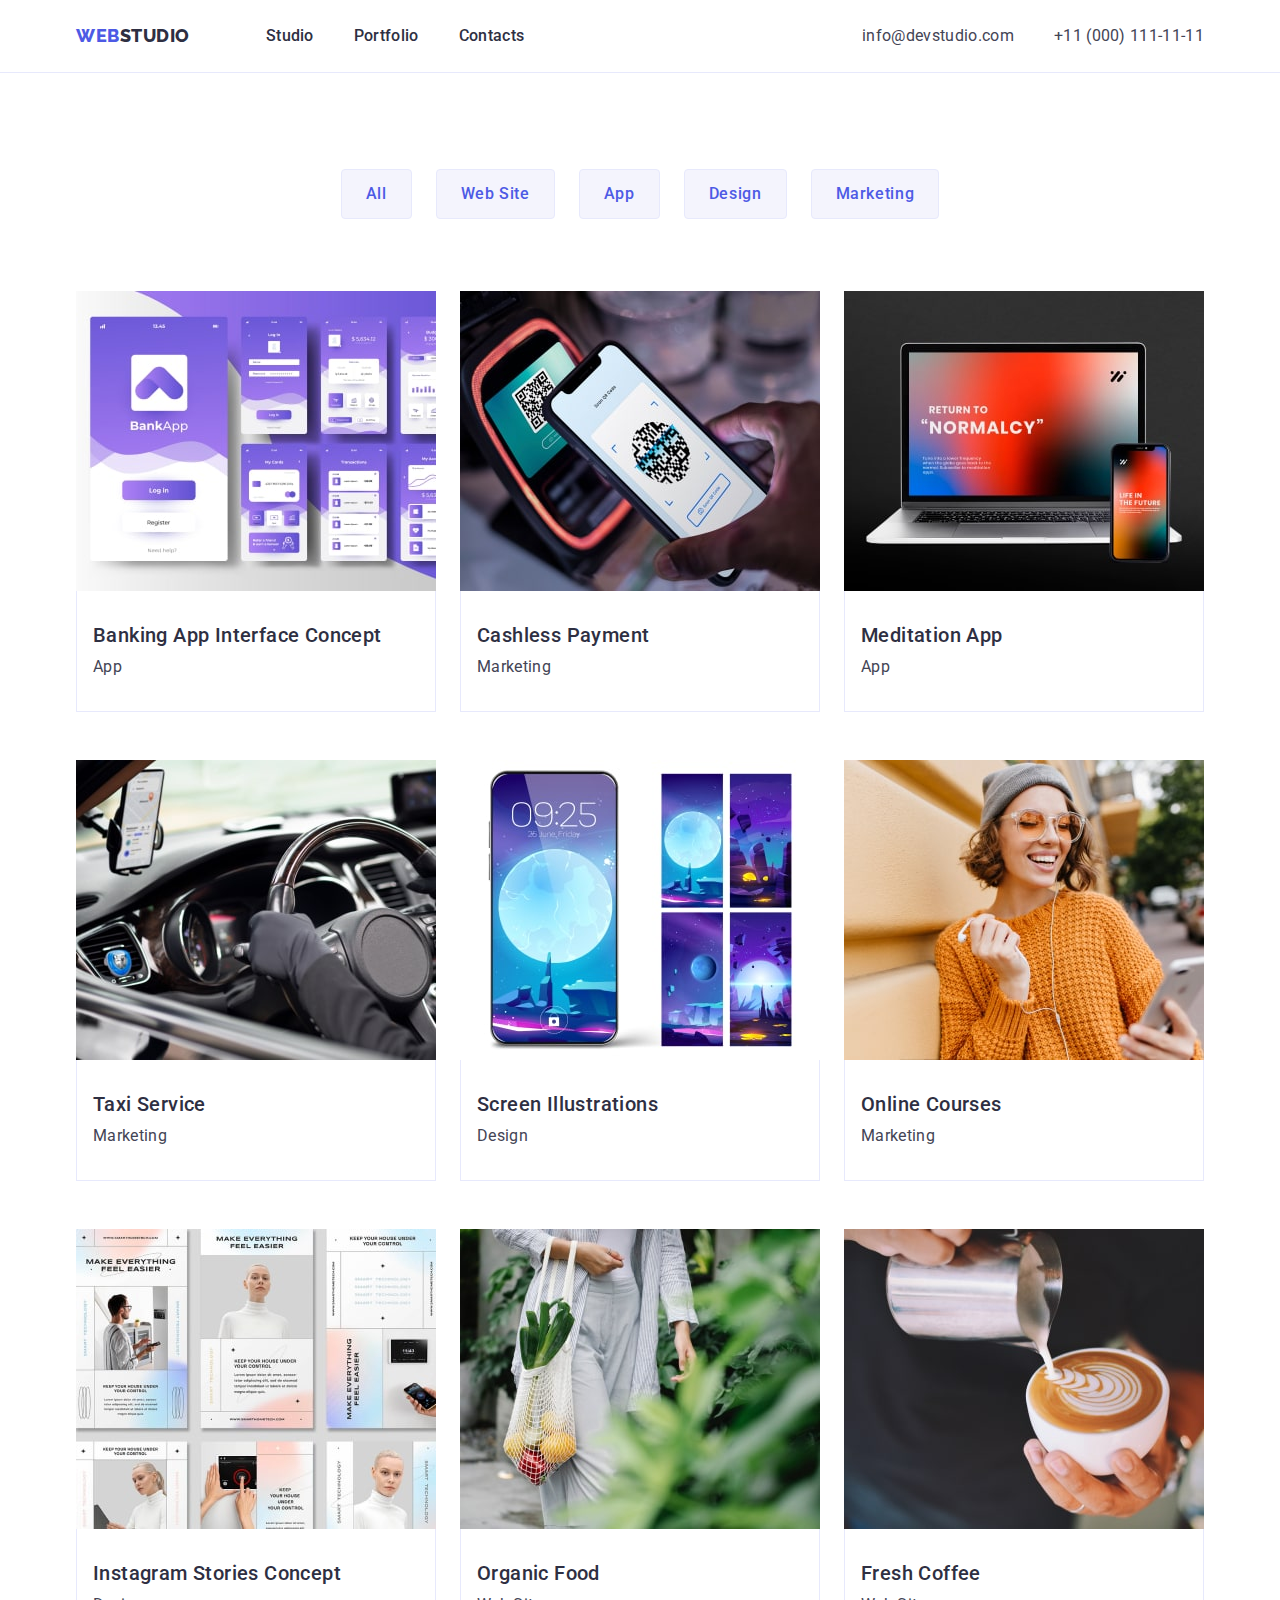
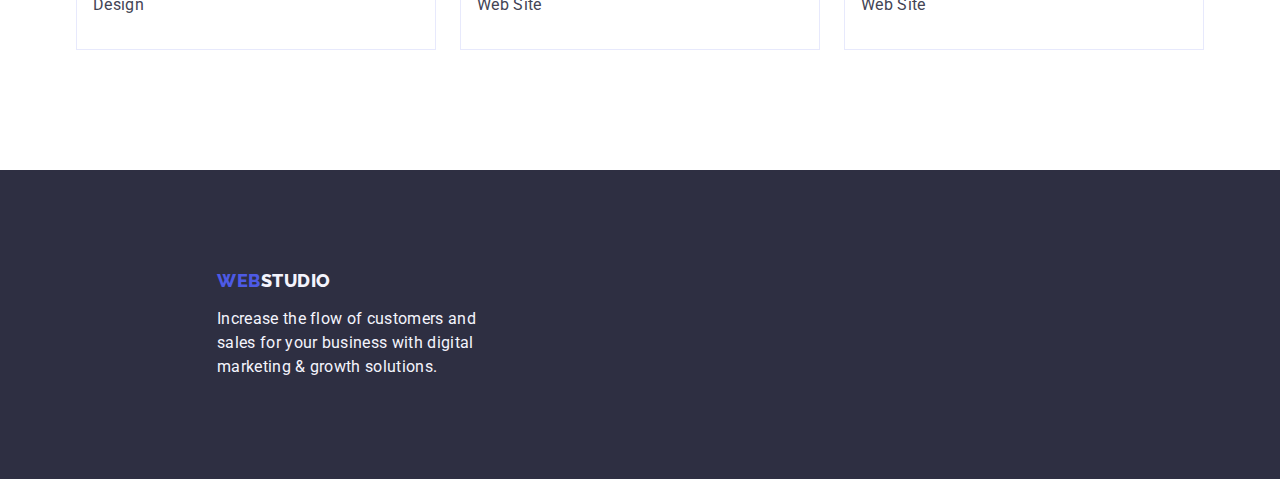
==== commit 17a1f88c: "Correction some mistakes" ====
--- a/portfolio.html
+++ b/portfolio.html
@@ -20,7 +20,7 @@
     <header class="header">
       <div class="container header-flex">
         <nav class="nav">
-          <a href="./index.html" class="logo link"
+          <a href="./index.html" class="logo link logo-flex"
             >Web<span class="logo-web logo">Studio</span></a
           >
           <ul class="nav-list list">
@@ -49,7 +49,7 @@
     </header>
 
     <main>
-      <section class="">
+      <section class="portfolio-section">
         <div class="container portfolio-main">
           <h1 class="visually-hidden">our service</h1>
           <ul class="list portfolio-button-flex">
@@ -207,15 +207,13 @@
     </main>
     <footer class="footer">
       <div class="container footer-flex">
-        <div class="footer-logo-group">
-          <a href="./index.html" class="link logo">
-            Web<span class="footer-logo logo">Studio</span>
-          </a>
-          <p class="footer-text">
-            Increase the flow of customers and sales for your business with
-            digital marketing & growth solutions.
-          </p>
-        </div>
+        <a href="./index.html" class="link logo footer-link">
+          Web<span class="footer-logo logo">Studio</span>
+        </a>
+        <p class="footer-text">
+          Increase the flow of customers and sales for your business with
+          digital marketing & growth solutions.
+        </p>
       </div>
     </footer>
   </body>
--- a/css/styles.css
+++ b/css/styles.css
@@ -108,11 +108,15 @@
   |============================
 */
 
+.header {
+  border-bottom: 1px solid var(--accent-color);
+  padding-top: 24px;
+  padding-bottom: 24px;
+}
 .header-flex {
   display: flex;
   justify-content: space-between;
   align-items: center;
-  border-bottom: 1px solid var(--cornflower, var(--accent-color));
 }
 
 .nav {
@@ -129,6 +133,10 @@
   letter-spacing: 0.03em;
   text-transform: uppercase;
 }
+.logo-flex {
+  display: inline-block;
+  margin-right: 76px;
+}
 
 .logo-web {
   color: var(--header-text-color);
@@ -141,10 +149,8 @@
 
 .nav-list {
   display: flex;
-  margin-left: 76px;
+  /* margin-left: 76px; ?????*/
   gap: 40px;
-  padding-top: 24px;
-  padding-bottom: 24px;
 }
 
 .nav-item:hover,
@@ -205,6 +211,7 @@
 
   padding: 16px 32px;
   margin: 0 auto;
+  min-width: 169px;
 }
 .button-hero:hover,
 .button-hero:focus {
@@ -282,15 +289,14 @@
 }
 
 .team-group {
-  margin-top: 32px;
-  margin-bottom: 32px;
-}
-
-.team-group:not(:last-child) {
+  padding-top: 32px;
+  padding-bottom: 32px;
+}
+.team-subtitle {
   margin-bottom: 8px;
 }
 
-.paddding-120 {
+.paddding-standart {
   padding-top: var(--padding-120);
   padding-bottom: var(--padding-120);
 }
@@ -307,6 +313,8 @@
 */
 .footer {
   background-color: var(--header-text-color);
+  padding-top: 100px;
+  padding-bottom: 100px;
 }
 
 .footer-logo,
@@ -315,17 +323,19 @@
 }
 
 .footer-text {
-  margin-top: 17px;
   max-width: 264px;
 }
 .footer-flex {
-  padding-top: 100px;
-  padding-bottom: 100px;
+  display: flex;
+  flex-direction: column;
   padding-left: 156px;
-
-  display: flex;
-}
-
+  display: flex;
+}
+
+.footer-link {
+  display: inline-block;
+  margin-bottom: 16px;
+}
 /**
   |============================
   | PORTFOLIO EXCLUSEVILY
@@ -351,9 +361,10 @@
 .portfolio-button:focus {
   background: var(--active-color);
   color: var(--ligh-white);
-}
-
-.portfolio-main {
+  border: 1px solid;
+}
+
+.portfolio-section {
   padding-top: 96px;
   padding-bottom: var(--padding-120);
 }
@@ -381,3 +392,6 @@
   border: 1px solid var(--cornflower, var(--accent-color));
   border-top: 0;
 }
+.portfolio-main-subtitle {
+  margin-bottom: 8px;
+}
